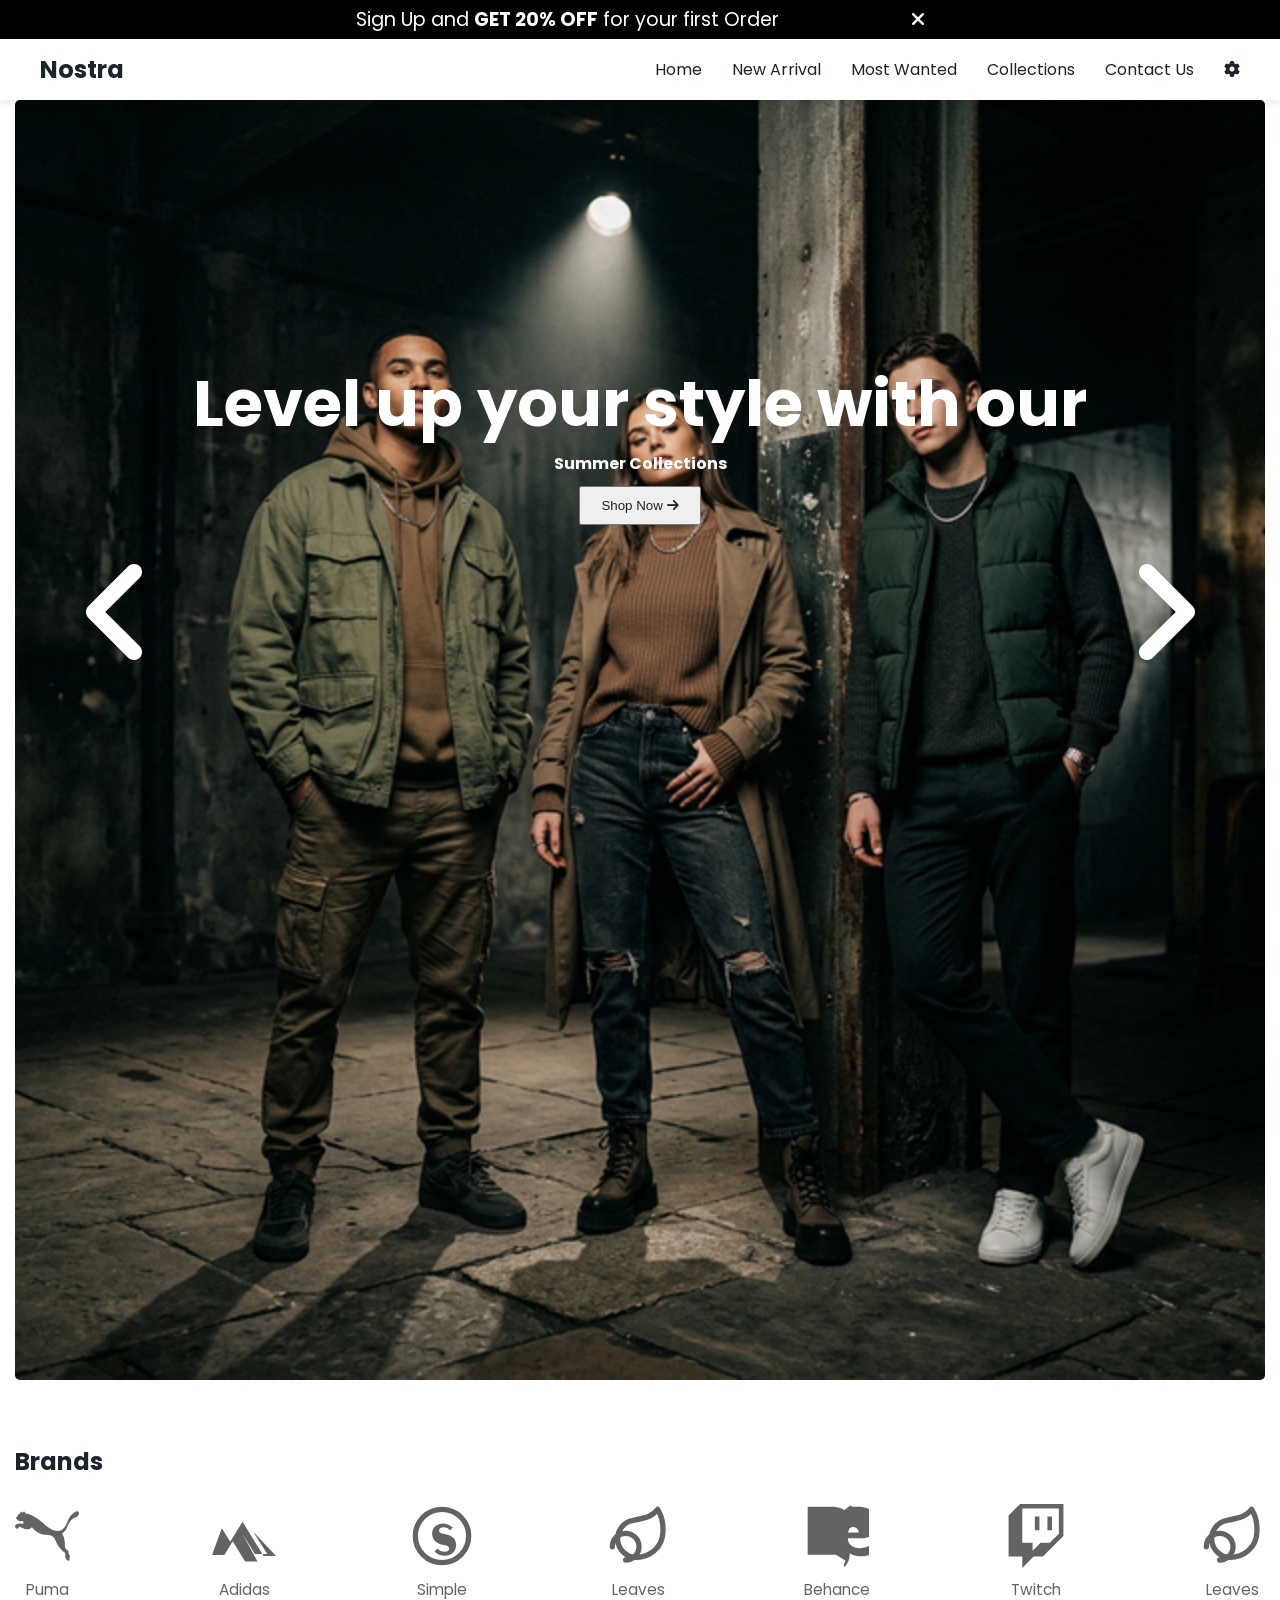
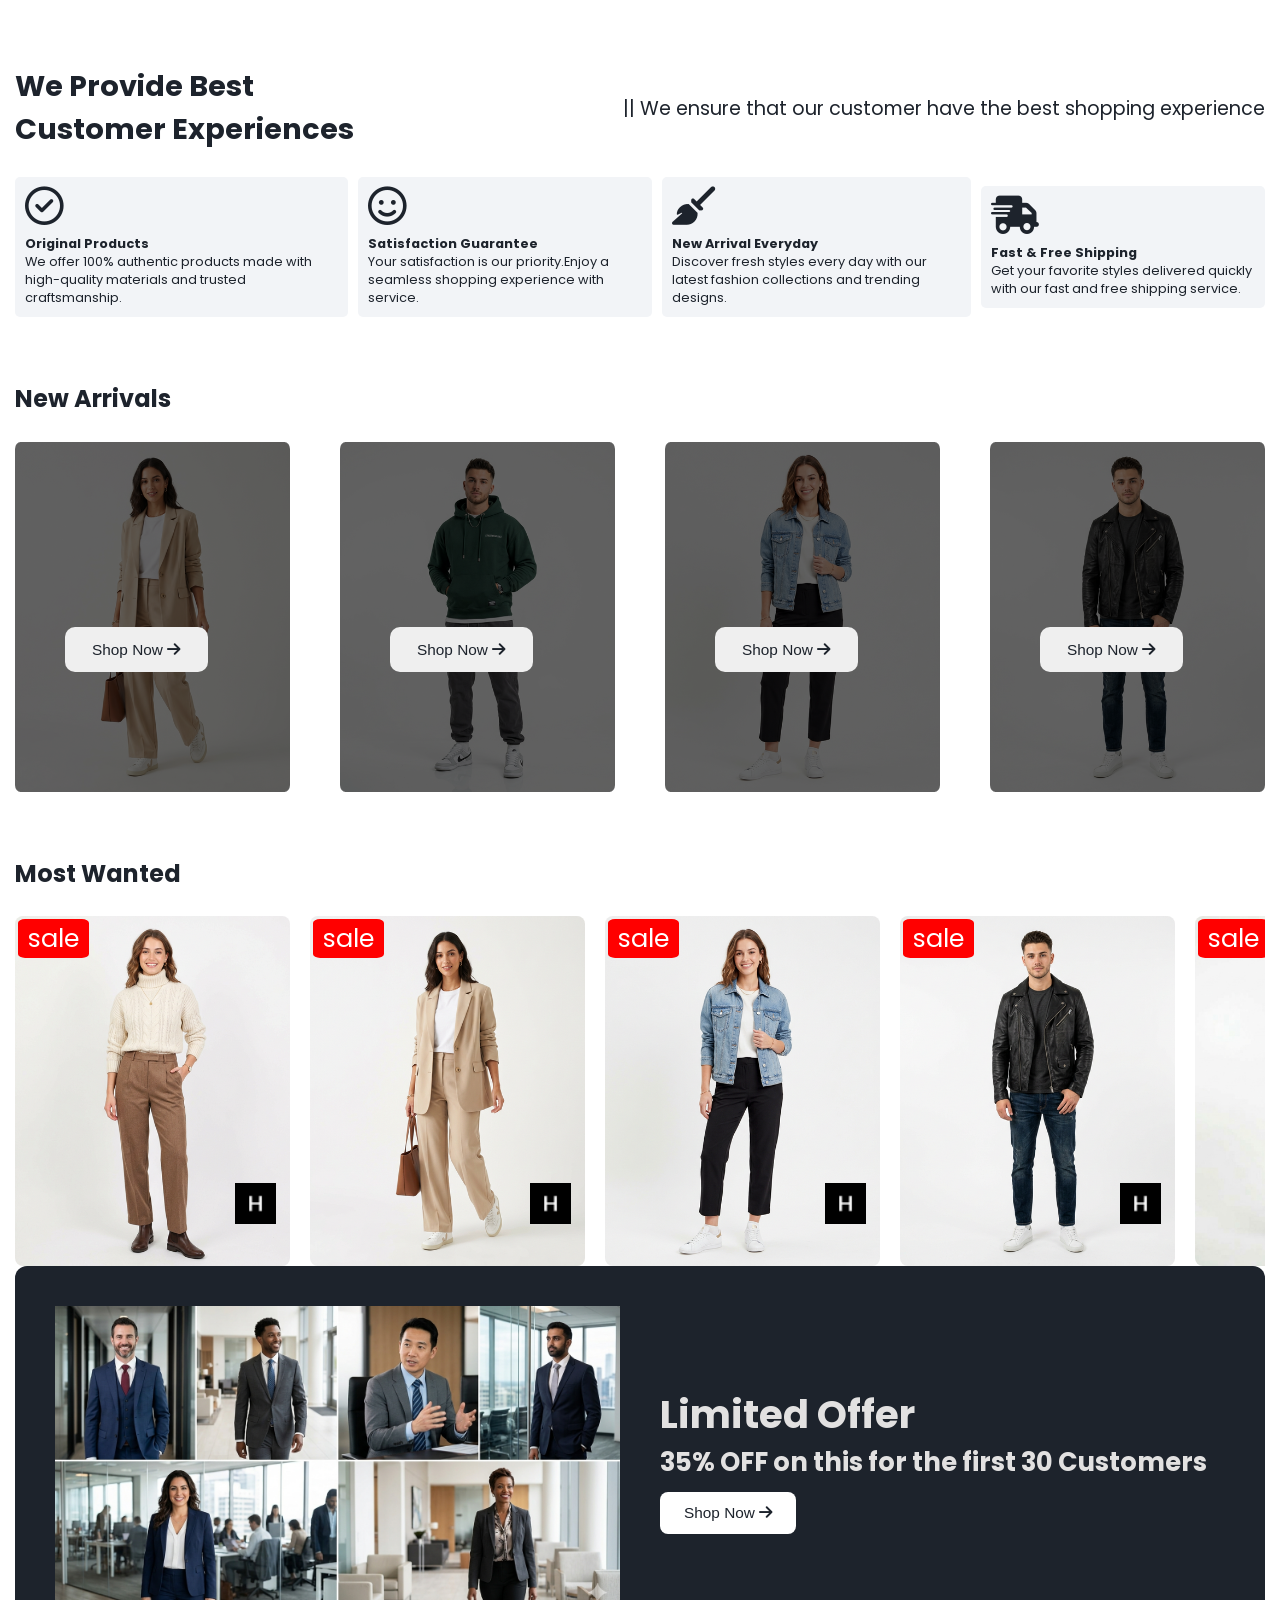
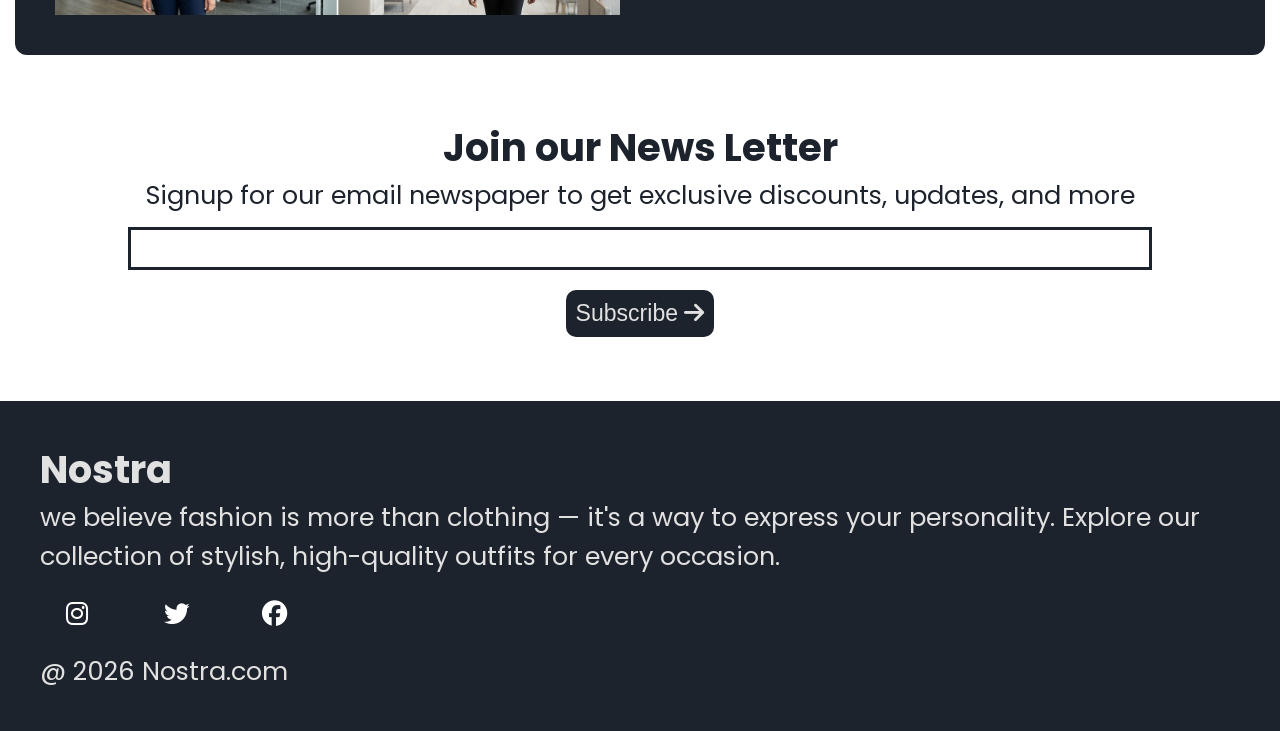
==== index.html @ 72310795 "first commit" ====
<!DOCTYPE html>
<html lang="en">

<head>
    <meta charset="UTF-8">
    <meta name="viewport" content="width=device-width, initial-scale=1.0">
    <title>Nostra</title>
    <!--Link CSS File-->
    <link rel="stylesheet" href="style.css">
    <!--Link Google Fonts-->
    <link rel="preconnect" href="https://fonts.googleapis.com">
    <link rel="preconnect" href="https://fonts.gstatic.com" crossorigin>
    <link href="https://fonts.googleapis.com/css2?family=Poppins:wght@400;500;700&display=swap" rel="stylesheet">

    <!--Link Font Awesome-->
    <link rel="stylesheet" href="https://cdnjs.cloudflare.com/ajax/libs/font-awesome/6.4.2/css/all.min.css">

</head>

<body>

    <!--Offer Bar-->

    <div class="offer-bar">
        <p>Sign Up and <b>GET 20% OFF</b> for your first Order
            <i id="offer-close" style="margin-left: 10%; cursor: pointer;" class="fa-solid fa-xmark"></i>
        </p>
    </div>





    <!--Navigation Bar-->
    <nav class="navbar">
        <h1>Nostra</h1>
        <div class="navbar-menu-toggle">
            <i id="side-navbar-activate" class="fa-solid fa-bars"></i>
        </div>
        <div class="navbar-links">
            <p class="navbar-link"><a href="./index.html">Home</a></p>
            <p class="navbar-link"><a href="#new-arrival">New Arrival</a></p>
            <p class="navbar-link"><a href="#most-wanted">Most Wanted</a></p>
            <p class="navbar-link"><a href="collections.html">Collections</a></p>
            <p class="navbar-link"><a href="./contactus.html">Contact Us</a></p>
            <p class="navbar-link"><a href="./settings.html" title="Settings"><i class="fa-solid fa-gear"></i></a></p>
        </div>

    </nav>

    <!--Side Navbar-->

    <div class="side-navbar">
        <p style="text-align: right;">
            <i id="side-navbar-close" class="fa-solid fa-xmark"></i>
        </p>
        <div class="side-navbar-links">

            <p class="side-navbar-link"><a href="./index.html">Home</a></p>
            <p class="side-navbar-link"><a href="#new-arrival">New Arrival</a></p>
            <p class="side-navbar-link"><a href="#most-wanted">Most Wanted</a></p>
            <p class="side-navbar-link"><a href="./collections.html">Collections</a></p>
            <p class="side-navbar-link"><a href="./contactus.html">Contact Us</a></p>
            <p class="side-navbar-link"><a href="./settings.html">Settings</a></p>
        </div>

    </div>

    <div class="container">

        <!--Slider-->
        <div class="slider">
            <div class="slider-left-button">
                <i id="slider-left-activate" class="fa-solid fa-angle-left" style="color: #ffffff;"></i>
            </div>

            <div class="slider-content">
                <h1>Level up your style with our</h1>
                <h4>Summer Collections</h4>
                <button> Shop Now <i class="fa-solid fa-arrow-right"></i> </button>
            </div>

            <div class="slider-image-container">
                <img class="slider-image" src="img/others/slider-one.png" width="100%" alt="">
                <img class="slider-image" src="img/others/slider-one.png" alt="">
                <img class="slider-image" src="img/others/slider-one.png" alt="">
            </div>

            <div class="slider-right-button">

                <i id="slider-right-activate" class="fa-solid fa-angle-right" style="color: #ffffff;"></i>
            </div>
        </div>

        <!--Brands-->


        <h2 style="margin-top: 5vw;">Brands</h2>
        <div class="brands">
            <div class="brands-item">
                <img class="brands-icon" src="img/icons/puma.svg" alt="Puma">
                <p>Puma</p>
            </div>

            <div class="brands-item">
                <img class="brands-icon" src="img/icons/adidas.svg" alt="Adidas Logo">
                <p>Adidas</p>
            </div>

            <div class="brands-item">
                <img class="brands-icon" src="img/icons/simple.svg" alt="Simple Logo">
                <p>Simple</p>
            </div>

            <div class="brands-item">
                <img class="brands-icon" src="img/icons/leaves.svg" alt="Leaves Logo">
                <p>Leaves</p>
            </div>

            <div class="brands-item">
                <img class="brands-icon" src="img/icons/behance.svg" alt="Behance Logo">
                <p>Behance</p>
            </div>

            <div class="brands-item">
                <img class="brands-icon" src="img/icons/twitch.svg" alt="Twitch Logo">
                <p>Twitch</p>
            </div>

            <div class="brands-item">
                <img class="brands-icon" src="img/icons/leaves.svg" alt="Leaves Logo">
                <p>Leaves</p>
            </div>
        </div>


        <div class="initial-scroll-animate reveal-scroll-animate">
            <div class="service">

                <div class="servives-container-1">
                    <div>
                        <h2>We Provide Best</h2>
                        <h2>Customer Experiences</h2>
                    </div>

                    <div>
                        <p>|| We ensure that our customer have the best shopping experience</p>
                    </div>
                </div>

                <div class="servives-container-2">
                    <div>
                        <i style="font-size: 3vw;margin-bottom: 10px;" class="fa-regular fa-circle-check"></i>
                        <h4>Original Products</h4>
                        <p>We offer 100% authentic products made with high-quality materials and trusted craftsmanship.
                        </p>
                    </div>

                    <div>
                        <i style="font-size: 3vw;margin-bottom: 10px;" class="fa-regular fa-face-smile"></i>
                        <h4>Satisfaction Guarantee</h4>
                        <p>Your satisfaction is our priority.Enjoy a seamless shopping experience with service.
                        </p>
                    </div>

                    <div>
                        <i style="font-size: 3vw;margin-bottom: 10px;" class="fa-solid fa-broom"></i>
                        <h4>New Arrival Everyday</h4>
                        <p>Discover fresh styles every day with our latest fashion collections and trending designs.
                        </p>
                    </div>

                    <div>
                        <i style="font-size: 3vw;margin-bottom: 10px;" class="fa-solid fa-truck-fast"></i>
                        <h4>Fast & Free Shipping</h4>
                        <p>Get your favorite styles delivered quickly with our fast and free shipping service.
                        </p>
                    </div>
                </div>
            </div>
        </div>

        <div class="initial-scroll-animate reveal-scroll-animate">
            <h2 id="new-arrival" style=" margin-top: 5vw;">New Arrivals</h2>

            <div class="new-arrival">

                <div class="new-arrival-container">
                    <img src="img/products/f1.png" alt="">
                    <div class="overlay"></div>
                    <button> Shop Now <i class="fa-solid fa-arrow-right"></i> </button>

                </div>

                <div class="new-arrival-container">
                    <img src="img/products/f7.png" alt="">
                    <div class="overlay"></div>
                    <button> Shop Now <i class="fa-solid fa-arrow-right"></i> </button>

                </div>

                <div class="new-arrival-container">
                    <img src="img/products/n1.png" alt="">
                    <div class="overlay"></div>
                    <button> Shop Now <i class="fa-solid fa-arrow-right"></i> </button>

                </div>

                <div class="new-arrival-container">
                    <img src="img/products/n7.png" alt="">
                    <div class="overlay"></div>
                    <button> Shop Now <i class="fa-solid fa-arrow-right"></i> </button>

                </div>
            </div>
        </div>

        <div class="initial-scroll-animate reveal-scroll-animate">
            <h2 id="most-wanted" style=" margin-top: 5vw;">Most Wanted</h2>

            <div class="most-wanted">

                <div class="most-wanted-container">
                    <img src="img/products/n8.png" alt="">
                    <p class="sale-overlay">sale</p>
                    <img class="like-button" src="img/icons/blackheart.png" alt="">

                </div>

                <div class="most-wanted-container">
                    <img src="img/products/f1.png" alt="">

                    <p class="sale-overlay">sale</p>
                    <img class="like-button" src="img/icons/blackheart.png" alt="">
                </div>

                <div class="most-wanted-container">
                    <img src="img/products/n1.png" alt="">
                    <p class="sale-overlay">sale</p>
                    <img class="like-button" src="img/icons/blackheart.png" alt="">


                </div>

                <div class="most-wanted-container">
                    <img src="img/products/n7.png" alt="">
                    <p class="sale-overlay">sale</p>
                    <img class="like-button" src="img/icons/blackheart.png" alt="">


                </div>

                <div class="most-wanted-container">
                    <img src="img/products/n3.png" alt="">
                    <p class="sale-overlay">sale</p>
                    <img class="like-button" src="img/icons/blackheart.png" alt="">

                </div>

                <div class="most-wanted-container">
                    <img src="img/products/f7.png" alt="">

                    <p class="sale-overlay">sale</p>
                    <img class="like-button" src="img/icons/blackheart.png" alt="">
                </div>

                <div class="most-wanted-container">
                    <img src="img/products/n4.png" alt="">
                    <p class="sale-overlay">sale</p>
                    <img class="like-button" src="img/icons/blackheart.png" alt="">


                </div>

                <div class="most-wanted-container">
                    <img src="img/products/n9.png" alt="">
                    <p class="sale-overlay">sale</p>
                    <img class="like-button" src="img/icons/blackheart.png" alt="">


                </div>
                <div class="most-wanted-container">
                    <img src="img/products/f8.png" alt="">
                    <p class="sale-overlay">sale</p>
                    <img class="like-button" src="img/icons/blackheart.png" alt="">


                </div>
            </div>
        </div>

        <div class="initial-scroll-animate reveal-scroll-animate">



            <div class="limited-offer">
                <div class="limited-offer-img">
                    <img src="img/others/offer.png" onerror="this.onerror=null;this.src='img/others/offer.png';"
                        alt="Limited Offer" loading="lazy">
                </div>
                <div class="limited-offer-text">
                    <h2>Limited Offer</h2>
                    <h4>35% OFF on this for the first 30 Customers</h4>
                    <button> Shop Now <i class="fa-solid fa-arrow-right"></i> </button>
                </div>
            </div>


        </div>

        <div class="news">
            <h2>Join our News Letter</h2>
            <p style="text-align: center;">Signup for our email newspaper to get exclusive discounts, updates, and more
            </p>
            <div style="margin-top: 10px;">
                <input class="search">
            </div>
            <div>
                <button> Subscribe <i class="fa-solid fa-arrow-right"></i> </button>
            </div>
        </div>

    </div>

    <div class="footer">
        <div class="footer-container">
            <div class="footer-box-1">
                <h2 class="headingText">Nostra</h2>
                <p>we believe fashion is more than clothing — it's a way to express your personality. Explore our
                    collection of stylish, high-quality outfits for every occasion.</p>
                <div class="footer-icon-container">
                    <i class="icon fa-brands fa-instagram" style="color: #ffffff;"></i>
                    <i class="icon fa-brands fa-twitter" style="color: #ffffff;"></i>
                    <i class="icon fa-brands fa-facebook" style="color: #ffffff;"></i>
                </div>
            </div>



        </div>

        <p class="subtitle">@ 2026 Nostra.com</p>
    </div>



    <!--Link Javascript File-->
    <script src="script.js"></script>
</body>

</html>
---- style.css ----
:root {
    --bg-color: #ffffff;
    --text-color: #1D232C;
    --navbar-bg: #ffffff;
    --footer-bg: #1D232C;
    --footer-text: #E2E1E1;
    --offer-bg: #000000;
    --offer-text: #ffffff;
    --card-bg: #ffffff;
    --secondary-bg: #F2F4F7;
    --btn-bg: #1D232C;
    --btn-text: #ffffff;
    --border-color: #1D232C;
    --transition-speed: 0.3s;
}

[data-theme="dark"] {
    --bg-color: #121212;
    --text-color: #e0e0e0;
    --navbar-bg: #1e1e1e;
    --footer-bg: #0a0a0a;
    --footer-text: #bbbbbb;
    --offer-bg: #000000;
    --offer-text: #07f36a;
    --card-bg: #1e1e1e;
    --secondary-bg: #2d2d2d;
    --btn-bg: #333333;
    --btn-text: #ffffff;
    --border-color: #444444;
}

[data-theme="light"] {
    --bg-color: #f8f9fa;
    --text-color: #111111;
    --navbar-bg: #ffffff;
    --footer-bg: #e9ecef;
    --footer-text: #333333;
    --offer-bg: #f2f2f2;
    --offer-text: #1D232C;
    --card-bg: #ffffff;
    --secondary-bg: #ffffff;
    --btn-bg: #007bff;
    --btn-text: #ffffff;
    --border-color: #dee2e6;
}

* {
    margin: 0px;
    padding: 0px;
    box-sizing: border-box;
}

html {
    scroll-behavior: smooth;
}

body {
    font-family: 'Poppins', sans-serif;
    background-color: var(--bg-color);
    color: var(--text-color);
    transition: background-color var(--transition-speed), color var(--transition-speed);
}


body::-webkit-scrollbar {
    width: 0;
}



.offer-bar {
    background-color: var(--offer-bg);
    color: var(--offer-text);
    padding: 5px;
    text-align: center;
    font-size: 1.5vw;
}

.container {
    padding-left: 15px;
    padding-right: 15px;
}

/* Main Navigation Bar*/
.navbar {
    display: flex;
    justify-content: space-between;
    color: var(--text-color);
    align-items: center;
    position: sticky;
    top: 0px;
    background-color: var(--navbar-bg);
    padding: 1vw 40px;
    z-index: 3;
    box-shadow: 0 2px 10px rgba(0,0,0,0.1);
}

.navbar h1 {
    flex: 1;
}

.navbar-links {
    display: flex;
    gap: 30px;
    align-items: center;
    flex: 1;
    justify-content: flex-end;
}

.navbar-links a {
    text-decoration: none;
    color: var(--text-color);
}

.navbar-links a:hover {
    text-decoration: underline;
    color: #1D232C;
}

.navbar-search {
    border: solid var(--border-color) 1px;
    border-radius: 10px;
    padding: 10px;
    display: flex;
    align-items: center;
    width: 95%;
}

.navbar-search input {
    border: none;
    width: 100%;
    background-color: transparent;

}

input:focus {
    outline: none;
}

.navbar-menu-toggle {
    display: none;
    flex: 1;
    text-align: right;
    font-size: 24px;
    cursor: pointer;
}

/*0 to 800px */

@media screen and (max-width:900px) {
    .navbar {
        padding: 2vw 20px;
    }

    .navbar-menu-toggle {
        display: block;
    }

    .navbar-links {
        display: none;
    }
}

/* Side Navbar */
.side-navbar {
    position: fixed;
    top: 0;
    left: 0;
    width: 50%;
    height: 100%;
    background-color: var(--footer-bg);
    color: var(--footer-text);
    margin-left: -60%;
    transition-duration: 1s;
    z-index: 10;
    padding: 20px;

}

.side-navbar-link {
    margin-bottom: 30px;
}

.side-navbar-links a {
    text-decoration: none;
    color: #E2E1E1;
}

.side-navbar-links a:hover {
    text-decoration: underline;
    color: #E2E1E1;
}

.side-navbar-search {
    border: solid #E2E1E1 1px;
    border-radius: 10px;
    padding: 10px;
    display: inline-block;
}

.side-navbar-search input {
    border: none;
    background: transparent;
}

/*Slider*/

.slider {
    overflow: hidden;
    display: flex;
    width: 100%;
    position: relative;

    border-radius: 5px;

}

.slider-image-container {
    display: flex;
    transition: 2s;
}

.slider-image {
    width: 100vw;
}

.slider-left-button {
    position: absolute;
    top: 35%;
    left: 5%;
    z-index: 1;
}

.slider-left-button i {
    font-size: 10vw;

}

.slider-right-button {
    position: absolute;
    top: 35%;
    right: 5%;
}

.slider-right-button i {
    font-size: 10vw;
}

.slider-content {
    position: absolute;
    color: white;
    text-align: center;
    width: 100%;
    top: 20%;
}

.slider-content h1 {
    font-size: 5vw;
}

.slider-content button {
    padding-left: 20px;
    padding-right: 20px;
    padding-top: 10px;
    padding-bottom: 10px;
    margin-top: 10px;
    color: #1D232C;
}

/* Brands*/
.brands {
    display: flex;
    margin-top: 2vw;
    justify-content: space-between;
    align-items: center;
    flex-wrap: wrap;
    gap: 20px;
}

.brands-item {
    display: flex;
    align-items: center;
    flex-direction: column;
    text-align: center;
    font-size: 1.2vw;
    transition: transform 0.3s ease, filter 0.3s ease;
    cursor: pointer;
    filter: grayscale(1);
    opacity: 0.7;
}

.brands-item:hover {
    transform: translateY(-5px) scale(1.1);
    filter: grayscale(0);
    opacity: 1;
}

.brands-icon {
    width: 5vw;
    height: 5vw;
    object-fit: contain;
    margin-bottom: 10px;
}

@media (max-width: 768px) {
    .brands-item {
        font-size: 14px;
        flex-basis: 30%;
    }

    .brands-icon {
        width: 12vw;
        height: 12vw;
    }
}

.servives-container-1 {
    margin-top: 5vw;
    margin-bottom: 2vw;
    display: flex;
    justify-content: space-between;
    align-items: center;
    font-size: 1.5vw;
}

.servives-container-2 {

    display: flex;
    justify-content: space-between;
    align-items: center;

    gap: 10px;
    font-size: 1vw;

}

.servives-container-2 div {
    border-radius: 5px;
    background-color: var(--secondary-bg);
    padding: 10px;
}

.new-arrival {
    display: flex;
    justify-content: space-between;
    margin-top: 2vw;


}

.new-arrival-container {
    position: relative;


}

.new-arrival-container img {
    border-radius: 8px;
    width: 100% !important;
    height: 350px !important;
    object-fit: cover;
    display: block;
}


.overlay {
    border-radius: 2%;
    position: absolute;
    width: 100%;
    height: 100%;
    background-color: black;
    z-index: 2;
    top: 0;
    opacity: 0.6;
}



.new-arrival button {
    padding-left: 10%;
    padding-right: 10%;
    padding-top: 5%;
    padding-bottom: 5%;
    margin-top: 10px;
    font-size: 1.2vw;
    color: #1D232C;
    border-radius: 10px;
    position: absolute;
    border: none;
    top: 50%;
    left: 18%;
    z-index: 2;


}

.most-wanted {
    display: flex;
    justify-content: space-between;
    margin-top: 2vw;
    overflow-x: auto;
    gap: 20px;
    cursor: grab;
    -ms-overflow-style: none;
    /* IE and Edge */
    scrollbar-width: none;
    /* Firefox */
}

.most-wanted::-webkit-scrollbar {
    display: none;
    width: 0;
    height: 0;
    background: transparent;
}

.most-wanted:active {
    cursor: grabbing;
}

.most-wanted-container {
    position: relative;
    flex-shrink: 0;
}

.most-wanted-container img:not(.like-button) {
    border-radius: 8px;
    width: 100% !important;
    height: 350px !important;
    object-fit: cover;
    display: block;
}

.sale-overlay {
    position: absolute;
    top: 3px;
    left: 3px;
    font-size: 2vw;
    background-color: red;
    color: white;
    padding-left: 10px;
    padding-right: 10px;
    border-radius: 10%;
}

.like-button {
    position: absolute;
    width: 15%;
    bottom: 12%;
    right: 5%;
}

.limited-offer {
    display: flex;
    justify-content: space-between;
    align-items: center;
    background-color: var(--footer-bg);
    color: var(--footer-text);
    padding: 40px;
    font-size: 2vw;
    gap: 40px;
    border-radius: 12px;
}

.limited-offer img {
    width: 100%;
    height: auto;
    display: block;
}

.limited-offer-img {
    flex: 1;
    max-width: 50%;
}

.limited-offer-text {
    flex: 1;
    padding: 0;
    text-align: left;
}

.limited-offer button {
    padding: 12px 24px;
    margin-top: 10px;
    font-size: 1.2vw;
    color: #1D232C;
    background-color: #FFFFFF;
    border-radius: 8px;
    border: none;
    font-weight: 500;
}

@media (max-width: 768px) {
    .limited-offer {
        flex-direction: column;
        text-align: center;
    }

    .limited-offer-img {
        flex: 0 0 100%;
        max-width: 100%;
    }
}


/* Scroll Animate */

.initial-scroll-animate {

    transition: 3s;
}

.reveal-scroll-animate {
    opacity: 0;
}

.news {
    font-size: 2vw;
    margin-top: 5vw;
    display: flex;
    flex-direction: column;
    align-items: center;
}

.news input {
    padding: 11px;
    width: 80vw;
    margin-bottom: 10px;
    border: solid var(--border-color) 3px;
    background-color: var(--bg-color);
    color: var(--text-color);
}

.news input:focus {
    outline: none;

}

.news button {

    margin-top: 10px;
    font-size: 1.8vw;
    color: #E2E1E1;
    background-color: #1D232C;
    border-radius: 10px;
    border: none;
    padding: 10px
}


.icon {
    width: 40px;
    margin: 2vw;

}

.footer {
    font-size: 2vw;
    margin-top: 5vw;
    padding: 40px;
    background-color: var(--footer-bg);
    color: var(--footer-text);
    box-sizing: border-box;
}

.footer-container {

    display: flex;
    align-items: center;
    flex-wrap: wrap;
}

.footer-box-1 {
    display: flex;
    flex-direction: column;

}

.footer-box-2 {
    display: flex;
}

/* Collections */

.divide-section {
    display: flex;
}

.filter-section {
    flex-basis: 25%;
    position: relative;
    font-size: 2vw;
}

.product-section {
    flex-basis: 75%;
    position: relative;
}

.vertical-line {
    border: none;
    border-left: 3px solid var(--border-color);
    height: 100%;
    margin: 0 20px;
    position: absolute;
    top: 0px;
    right: 0px
}

.filter-section-price,
.filter-section-arrivals,
.filter-section-occasion,
.filter-section-colors {
    margin-top: 3vw;
    margin-bottom: 10px;

}

.filter-section label {
    display: block;
    margin: 0.6vw 0;
}

.filter-section input[type="checkbox"] {
    margin-right: 0.6vw;
}

.product-section {
    padding: 10px;
}

.products {
    margin-top: 2vw;
    display: flex;
    flex-wrap: wrap;
    justify-content: flex-start;
    gap: 30px;
    font-size: 1vw;
}

.product-card {
    width: 22%;
    margin-bottom: 30px;
}

.product-card img {
    border-radius: 8px;
    width: 100% !important;
    height: 350px !important;
    object-fit: cover;
    display: block;
    background-color: var(--secondary-bg);
}

.new-arrival-container, .most-wanted-container {
    width: 22%;
    flex-shrink: 0;
}

.new-arrival {
    display: flex;
    justify-content: space-between;
    flex-wrap: wrap; /* Allow wrapping if needed */
    gap: 20px;
    margin-top: 2vw;
}




.contact-form {
    background-color: var(--footer-bg);
    color: var(--footer-text);
    border-radius: 8px;
    box-shadow: 0 4px 15px rgba(0, 0, 0, 0.2);
    width: 60vw;
    margin: auto;
    padding: 5vw;
    padding-right: 10vw;
    margin-top: 10px;
}

.contact-form h2 {
    margin-bottom: 1vw;

}

.contact-form label {
    display: block;
    margin-bottom: 1vw;

}

.contact-form input[type="text"],
.contact-form textarea {
    width: 100%;
    padding: 10px;
    border: 1px solid var(--border-color);
    background-color: var(--bg-color);
    color: var(--text-color);
    border-radius: 4px;
    margin-bottom: 15px;
    font-size: 16px;
    box-sizing: border-box;
}

@media (max-width: 768px) {
    .contact-form {
        width: 90vw;
        padding: 20px;
    }

    .divide-section {
        flex-direction: column;
    }

    .filter-section {
        width: 100%;
        margin-bottom: 20px;
        font-size: 16px;
    }

    .product-section {
        width: 100%;
    }

    .products {
        font-size: 14px;
        justify-content: flex-start;
        gap: 15px;
    }

    .product-card,
    .new-arrival-container,
    .most-wanted-container {
        width: 45%;
        margin-bottom: 20px;
    }

    .product-card img,
    .new-arrival-container img,
    .most-wanted-container img:not(.like-button) {
        width: 100% !important;
        height: 250px !important;
    }
}

.contact-form textarea {
    resize: vertical;
    height: 10vh;
}

.contact-form input[type="submit"] {
    color: #ffffff;
    border: none;
    border-radius: 4px;
    padding: 10px 20px;
    cursor: pointer;
    font-size: 16px;
    background-color: #0056b3;
    transition: transform 0.2s, background-color 0.2s, box-shadow 0.2s;
}

.contact-form input[type="submit"]:hover {
    background-color: #004494;
    transform: translateY(-2px);
    box-shadow: 0 4px 10px rgba(0, 0, 0, 0.2);
}

/* Custom Success Modal */
.modal-overlay {
    position: fixed;
    top: 0;
    left: 0;
    width: 100%;
    height: 100%;
    background: rgba(0, 0, 0, 0.7);
    backdrop-filter: blur(8px);
    display: none;
    justify-content: center;
    align-items: center;
    z-index: 1000;
    opacity: 0;
    transition: opacity 0.3s ease;
}

.modal-overlay.active {
    display: flex;
    opacity: 1;
}

.modal-content {
    background: #1D232C;
    color: #FFFFFF;
    padding: 30px 50px;
    border-radius: 15px;
    text-align: center;
    box-shadow: 0 10px 30px rgba(0, 0, 0, 0.5);
    border: 1px solid rgba(255, 255, 255, 0.1);
    transform: translateY(20px);
    transition: transform 0.3s ease;
}

.modal-overlay.active .modal-content {
    transform: translateY(0);
}

.modal-content i {
    font-size: 50px;
    color: #4CAF50;
    margin-bottom: 15px;
    display: block;
}

.modal-content h3 {
    font-size: 24px;
    margin-bottom: 10px;
}

.modal-content p {
    font-size: 16px;
    opacity: 0.8;
    margin-bottom: 20px;
}

.modal-close-btn {
    background: #0056b3;
    color: white;
    border: none;
    padding: 10px 30px;
    border-radius: 5px;
    cursor: pointer;
    font-size: 16px;
    font-weight: 500;
    transition: background 0.3s;
}

.modal-close-btn:hover {
    background: #1D232C;
    border: 1px solid #0056b3;
}

/* Theme Switcher Styles */
.theme-switcher {
    display: flex;
    gap: 15px;
    align-items: center;
    flex: 1;
    justify-content: center;
}

.theme-btn {
    width: 35px;
    height: 35px;
    border-radius: 50%;
    border: 2px solid var(--border-color);
    cursor: pointer;
    transition: transform 0.2s, box-shadow 0.2s;
    display: flex;
    align-items: center;
    justify-content: center;
    font-size: 16px;
    background: var(--bg-color);
    color: var(--text-color);
}

.theme-btn:hover {
    transform: scale(1.1);
    box-shadow: 0 0 10px rgba(0,0,0,0.2);
}

.theme-btn.active {
    border-color: #0056b3;
    box-shadow: 0 0 10px rgba(0,86,179,0.4);
}

.theme-btn.normal { background: #ffffff; color: #1D232C; }
.theme-btn.dark { background: #121212; color: #ffffff; }
.theme-btn.light { background: #f8f9fa; color: #111111; }

@media (max-width: 900px) {
    .theme-switcher {
        margin-right: 15px;
    }
}
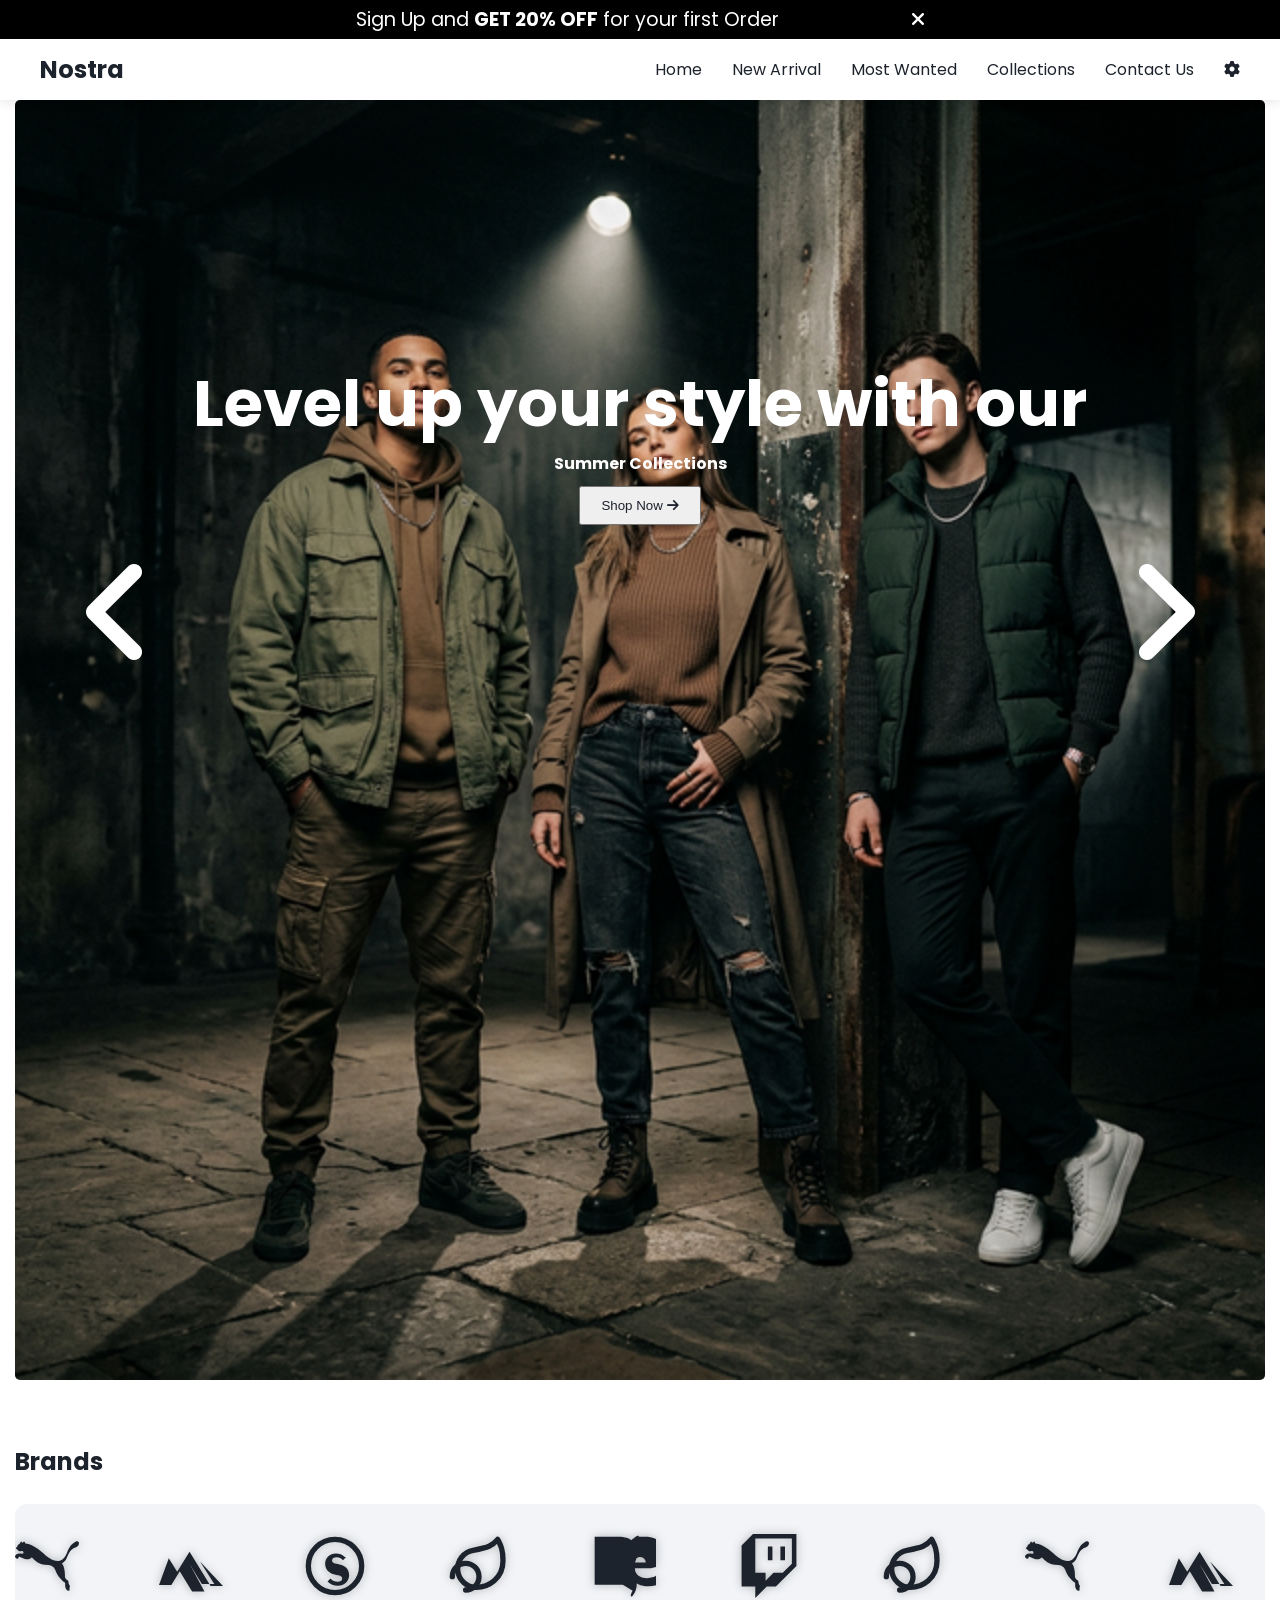
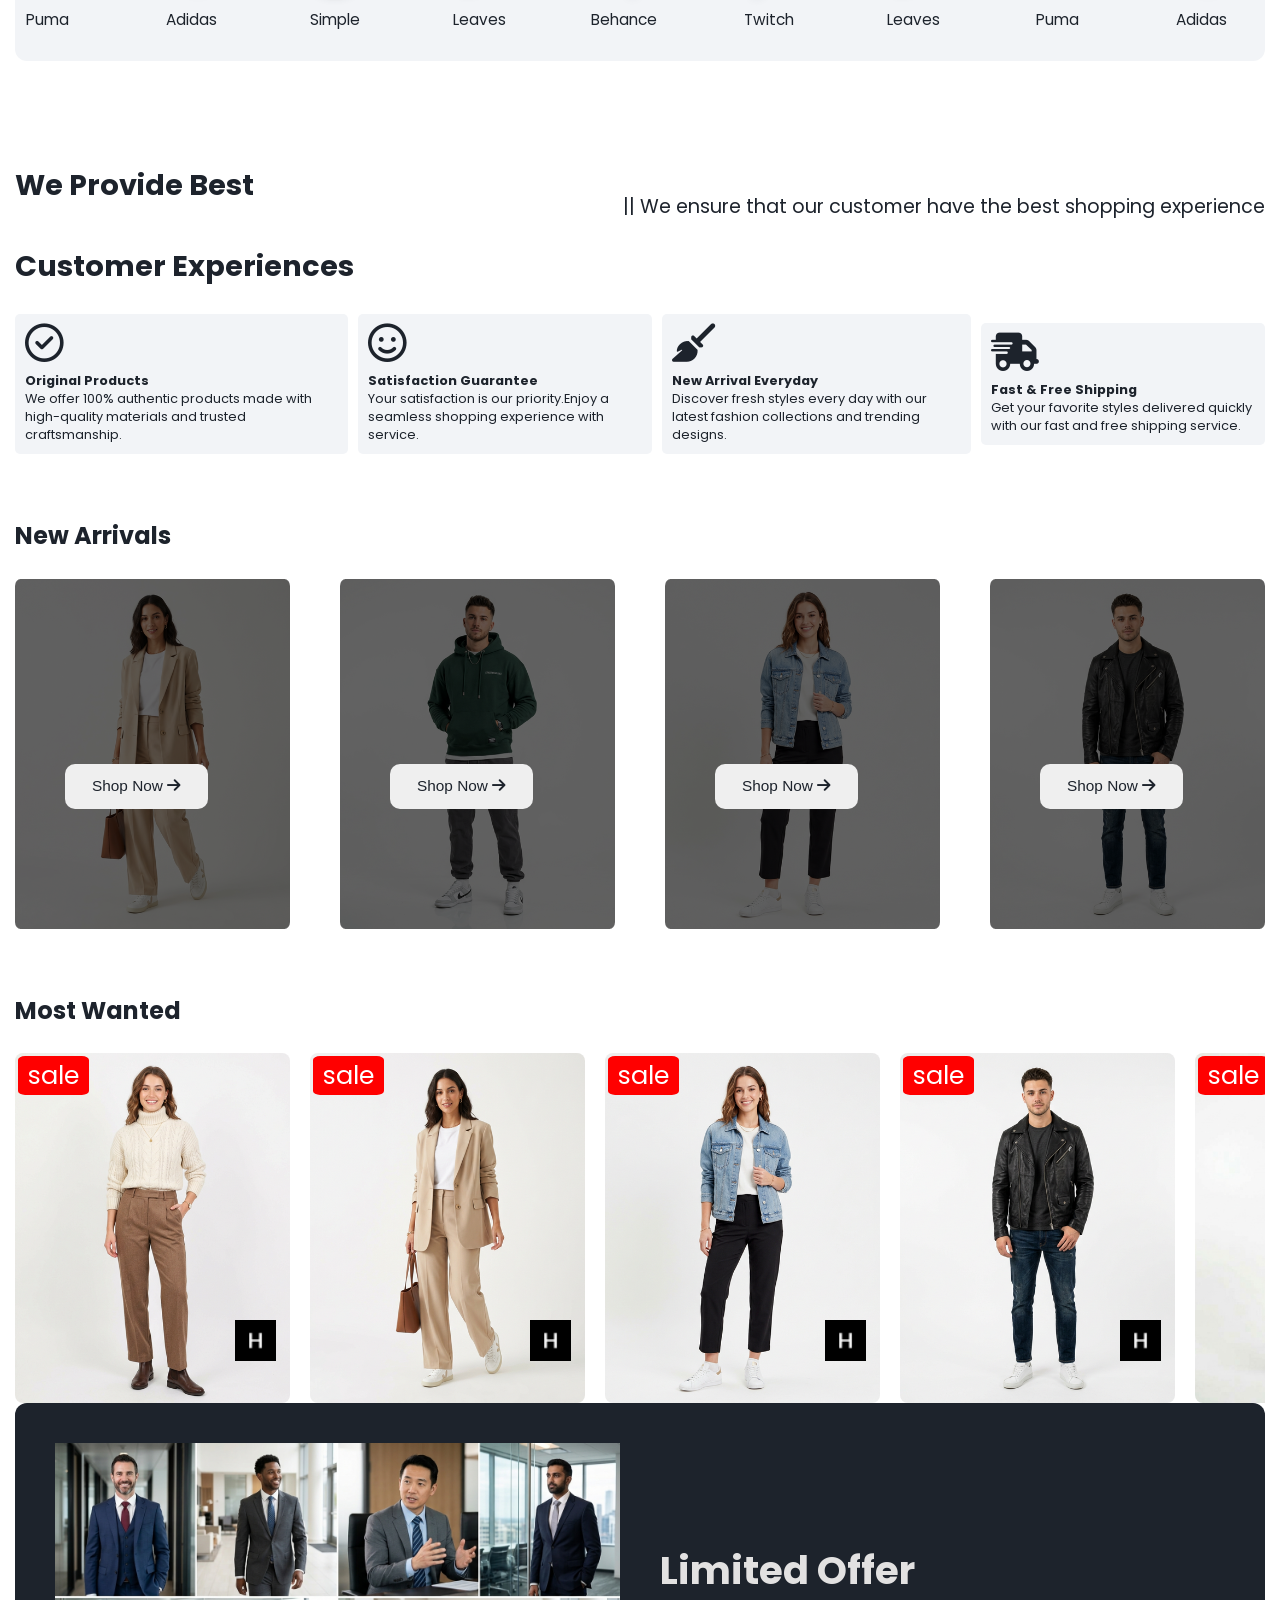
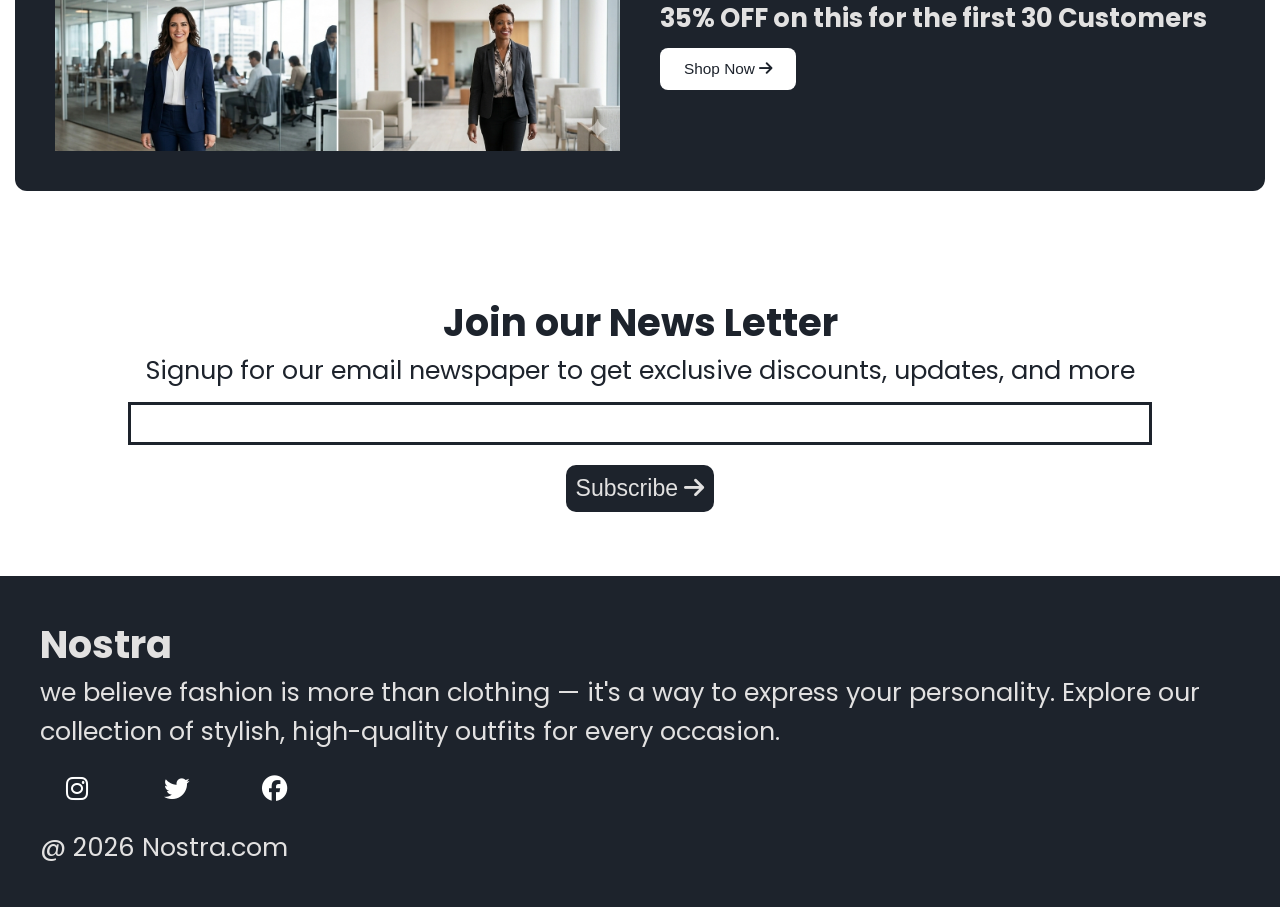
==== commit 7bf2fbab: "Update mobile layouts, brand scrolling animation, and glowing effects for product images" ====
--- a/index.html
+++ b/index.html
@@ -96,40 +96,77 @@
 
 
         <h2 style="margin-top: 5vw;">Brands</h2>
-        <div class="brands">
-            <div class="brands-item">
-                <img class="brands-icon" src="img/icons/puma.svg" alt="Puma">
-                <p>Puma</p>
-            </div>
-
-            <div class="brands-item">
-                <img class="brands-icon" src="img/icons/adidas.svg" alt="Adidas Logo">
-                <p>Adidas</p>
-            </div>
-
-            <div class="brands-item">
-                <img class="brands-icon" src="img/icons/simple.svg" alt="Simple Logo">
-                <p>Simple</p>
-            </div>
-
-            <div class="brands-item">
-                <img class="brands-icon" src="img/icons/leaves.svg" alt="Leaves Logo">
-                <p>Leaves</p>
-            </div>
-
-            <div class="brands-item">
-                <img class="brands-icon" src="img/icons/behance.svg" alt="Behance Logo">
-                <p>Behance</p>
-            </div>
-
-            <div class="brands-item">
-                <img class="brands-icon" src="img/icons/twitch.svg" alt="Twitch Logo">
-                <p>Twitch</p>
-            </div>
-
-            <div class="brands-item">
-                <img class="brands-icon" src="img/icons/leaves.svg" alt="Leaves Logo">
-                <p>Leaves</p>
+        <div class="brands-container">
+            <div class="brands">
+                <div class="brands-item">
+                    <img class="brands-icon" src="img/icons/puma.svg" alt="Puma">
+                    <p>Puma</p>
+                </div>
+
+                <div class="brands-item">
+                    <img class="brands-icon" src="img/icons/adidas.svg" alt="Adidas Logo">
+                    <p>Adidas</p>
+                </div>
+
+                <div class="brands-item">
+                    <img class="brands-icon" src="img/icons/simple.svg" alt="Simple Logo">
+                    <p>Simple</p>
+                </div>
+
+                <div class="brands-item">
+                    <img class="brands-icon" src="img/icons/leaves.svg" alt="Leaves Logo">
+                    <p>Leaves</p>
+                </div>
+
+                <div class="brands-item">
+                    <img class="brands-icon" src="img/icons/behance.svg" alt="Behance Logo">
+                    <p>Behance</p>
+                </div>
+
+                <div class="brands-item">
+                    <img class="brands-icon" src="img/icons/twitch.svg" alt="Twitch Logo">
+                    <p>Twitch</p>
+                </div>
+
+                <div class="brands-item">
+                    <img class="brands-icon" src="img/icons/leaves.svg" alt="Leaves Logo">
+                    <p>Leaves</p>
+                </div>
+                <!-- Duplicate for seamless scroll -->
+                <div class="brands-item">
+                    <img class="brands-icon" src="img/icons/puma.svg" alt="Puma">
+                    <p>Puma</p>
+                </div>
+
+                <div class="brands-item">
+                    <img class="brands-icon" src="img/icons/adidas.svg" alt="Adidas Logo">
+                    <p>Adidas</p>
+                </div>
+
+                <div class="brands-item">
+                    <img class="brands-icon" src="img/icons/simple.svg" alt="Simple Logo">
+                    <p>Simple</p>
+                </div>
+
+                <div class="brands-item">
+                    <img class="brands-icon" src="img/icons/leaves.svg" alt="Leaves Logo">
+                    <p>Leaves</p>
+                </div>
+
+                <div class="brands-item">
+                    <img class="brands-icon" src="img/icons/behance.svg" alt="Behance Logo">
+                    <p>Behance</p>
+                </div>
+
+                <div class="brands-item">
+                    <img class="brands-icon" src="img/icons/twitch.svg" alt="Twitch Logo">
+                    <p>Twitch</p>
+                </div>
+
+                <div class="brands-item">
+                    <img class="brands-icon" src="img/icons/leaves.svg" alt="Leaves Logo">
+                    <p>Leaves</p>
+                </div>
             </div>
         </div>
 
--- a/style.css
+++ b/style.css
@@ -268,13 +268,31 @@
 }
 
 /* Brands*/
+.brands-container {
+    overflow: hidden;
+    width: 100%;
+    margin-top: 2vw;
+    background-color: var(--secondary-bg);
+    border-radius: 12px;
+}
+
 .brands {
     display: flex;
-    margin-top: 2vw;
-    justify-content: space-between;
-    align-items: center;
-    flex-wrap: wrap;
-    gap: 20px;
+    align-items: center;
+    flex-wrap: nowrap;
+    gap: 80px;
+    width: max-content;
+    padding: 30px 0 30px 0;
+    animation: scroll-brands 40s linear infinite;
+}
+
+@keyframes scroll-brands {
+    0% {
+        transform: translateX(0);
+    }
+    100% {
+        transform: translateX(-50%);
+    }
 }
 
 .brands-item {
@@ -285,14 +303,11 @@
     font-size: 1.2vw;
     transition: transform 0.3s ease, filter 0.3s ease;
     cursor: pointer;
-    filter: grayscale(1);
-    opacity: 0.7;
+    flex-shrink: 0;
 }
 
 .brands-item:hover {
     transform: translateY(-5px) scale(1.1);
-    filter: grayscale(0);
-    opacity: 1;
 }
 
 .brands-icon {
@@ -300,17 +315,36 @@
     height: 5vw;
     object-fit: contain;
     margin-bottom: 10px;
+    filter: drop-shadow(0 0 5px rgba(29, 35, 44, 0.3));
+    animation: glow-pulse 3s infinite alternate ease-in-out;
+}
+
+@keyframes glow-pulse {
+    0% {
+        filter: drop-shadow(0 0 2px rgba(29, 35, 44, 0.2)) grayscale(0.8);
+        transform: scale(0.98);
+    }
+    100% {
+        filter: drop-shadow(0 0 15px rgba(0, 86, 179, 0.6)) grayscale(0);
+        transform: scale(1.02);
+    }
 }
 
 @media (max-width: 768px) {
+    .brands {
+        gap: 40px;
+        padding: 20px 0;
+        animation: scroll-brands 20s linear infinite;
+    }
+
     .brands-item {
         font-size: 14px;
-        flex-basis: 30%;
+        flex-shrink: 0;
     }
 
     .brands-icon {
-        width: 12vw;
-        height: 12vw;
+        width: 15vw;
+        height: 15vw;
     }
 }
 
@@ -429,7 +463,25 @@
     height: 350px !important;
     object-fit: cover;
     display: block;
-}
+    transition: transform 0.3s ease, box-shadow 0.3s ease;
+    animation: image-glow 4s infinite alternate ease-in-out;
+}
+
+@keyframes image-glow {
+    0% {
+        box-shadow: 0 0 5px rgba(29, 35, 44, 0.1);
+    }
+    100% {
+        box-shadow: 0 0 20px rgba(0, 86, 179, 0.4);
+    }
+}
+
+.most-wanted-container:hover img:not(.like-button) {
+    transform: scale(1.05);
+    animation-play-state: paused;
+    box-shadow: 0 0 30px rgba(0, 86, 179, 0.6);
+}
+
 
 .sale-overlay {
     position: absolute;
@@ -581,6 +633,13 @@
 }
 
 /* Collections */
+.container h2 {
+    margin-top: 3vw;
+}
+
+.search-container {
+    margin-top: 10px;
+}
 
 .divide-section {
     display: flex;
@@ -650,7 +709,16 @@
     object-fit: cover;
     display: block;
     background-color: var(--secondary-bg);
-}
+    transition: transform 0.3s ease, box-shadow 0.3s ease;
+    animation: image-glow 5s infinite alternate ease-in-out;
+}
+
+.product-card:hover img {
+    transform: scale(1.05);
+    animation-play-state: paused;
+    box-shadow: 0 0 30px rgba(0, 86, 179, 0.6);
+}
+
 
 .new-arrival-container, .most-wanted-container {
     width: 22%;
@@ -711,37 +779,88 @@
     }
 
     .divide-section {
-        flex-direction: column;
+        flex-direction: row; /* Keeps the sidebar on the left */
+        gap: 10px;
+        margin-top: 20px;
     }
 
     .filter-section {
-        width: 100%;
+        flex-basis: 35%; /* Allotted space for the sidebar */
+        width: auto;
+        margin-bottom: 0;
+        font-size: 13px; /* Slightly smaller text for mobile readability */
+        padding-right: 15px;
+    }
+
+    .product-section {
+        flex-basis: 65%;
+        width: auto;
+    }
+
+    .products {
+        font-size: 12px;
+        justify-content: space-between;
+        gap: 10px;
+    }
+
+    .product-card,
+    .most-wanted-container {
+        width: 31%; /* 3 items per row */
         margin-bottom: 20px;
-        font-size: 16px;
-    }
-
-    .product-section {
-        width: 100%;
-    }
-
-    .products {
-        font-size: 14px;
-        justify-content: flex-start;
-        gap: 15px;
-    }
-
-    .product-card,
-    .new-arrival-container,
-    .most-wanted-container {
-        width: 45%;
-        margin-bottom: 20px;
+    }
+
+    .new-arrival {
+        display: flex;
+        justify-content: space-between;
+        gap: 10px;
+        margin-top: 20px;
+        overflow-x: visible; /* Removing horizontal scroll */
+    }
+
+    .new-arrival-container {
+        width: 23% !important; /* Fits 4 items in a row */
+        flex-shrink: 0;
+        margin-bottom: 10px;
+    }
+
+    .new-arrival button {
+        font-size: 8px !important;
+        padding: 4px 8px !important;
+        left: 50%;
+        transform: translateX(-50%);
+        white-space: nowrap;
+        margin-top: 0;
+        top: 60%; /* Positioned slightly lower for better visibility on small cards */
     }
 
     .product-card img,
-    .new-arrival-container img,
     .most-wanted-container img:not(.like-button) {
         width: 100% !important;
-        height: 250px !important;
+        height: 140px !important;
+    }
+
+    .new-arrival-container img {
+        width: 100% !important;
+        height: 100px !important; /* Shorter height to fit 4 per row nicely */
+    }
+
+    .products {
+        font-size: 10px; /* Smaller text to fit 3 columns */
+        justify-content: flex-start;
+        gap: 10px 3%; /* Vertical gap and horizontal gap */
+    }
+
+    .vertical-line {
+        margin: 0 10px;
+    }
+
+    .container h2 {
+        margin-top: 20px !important;
+        font-size: 24px;
+    }
+
+    .search-container {
+        margin-top: 15px !important;
     }
 }
 
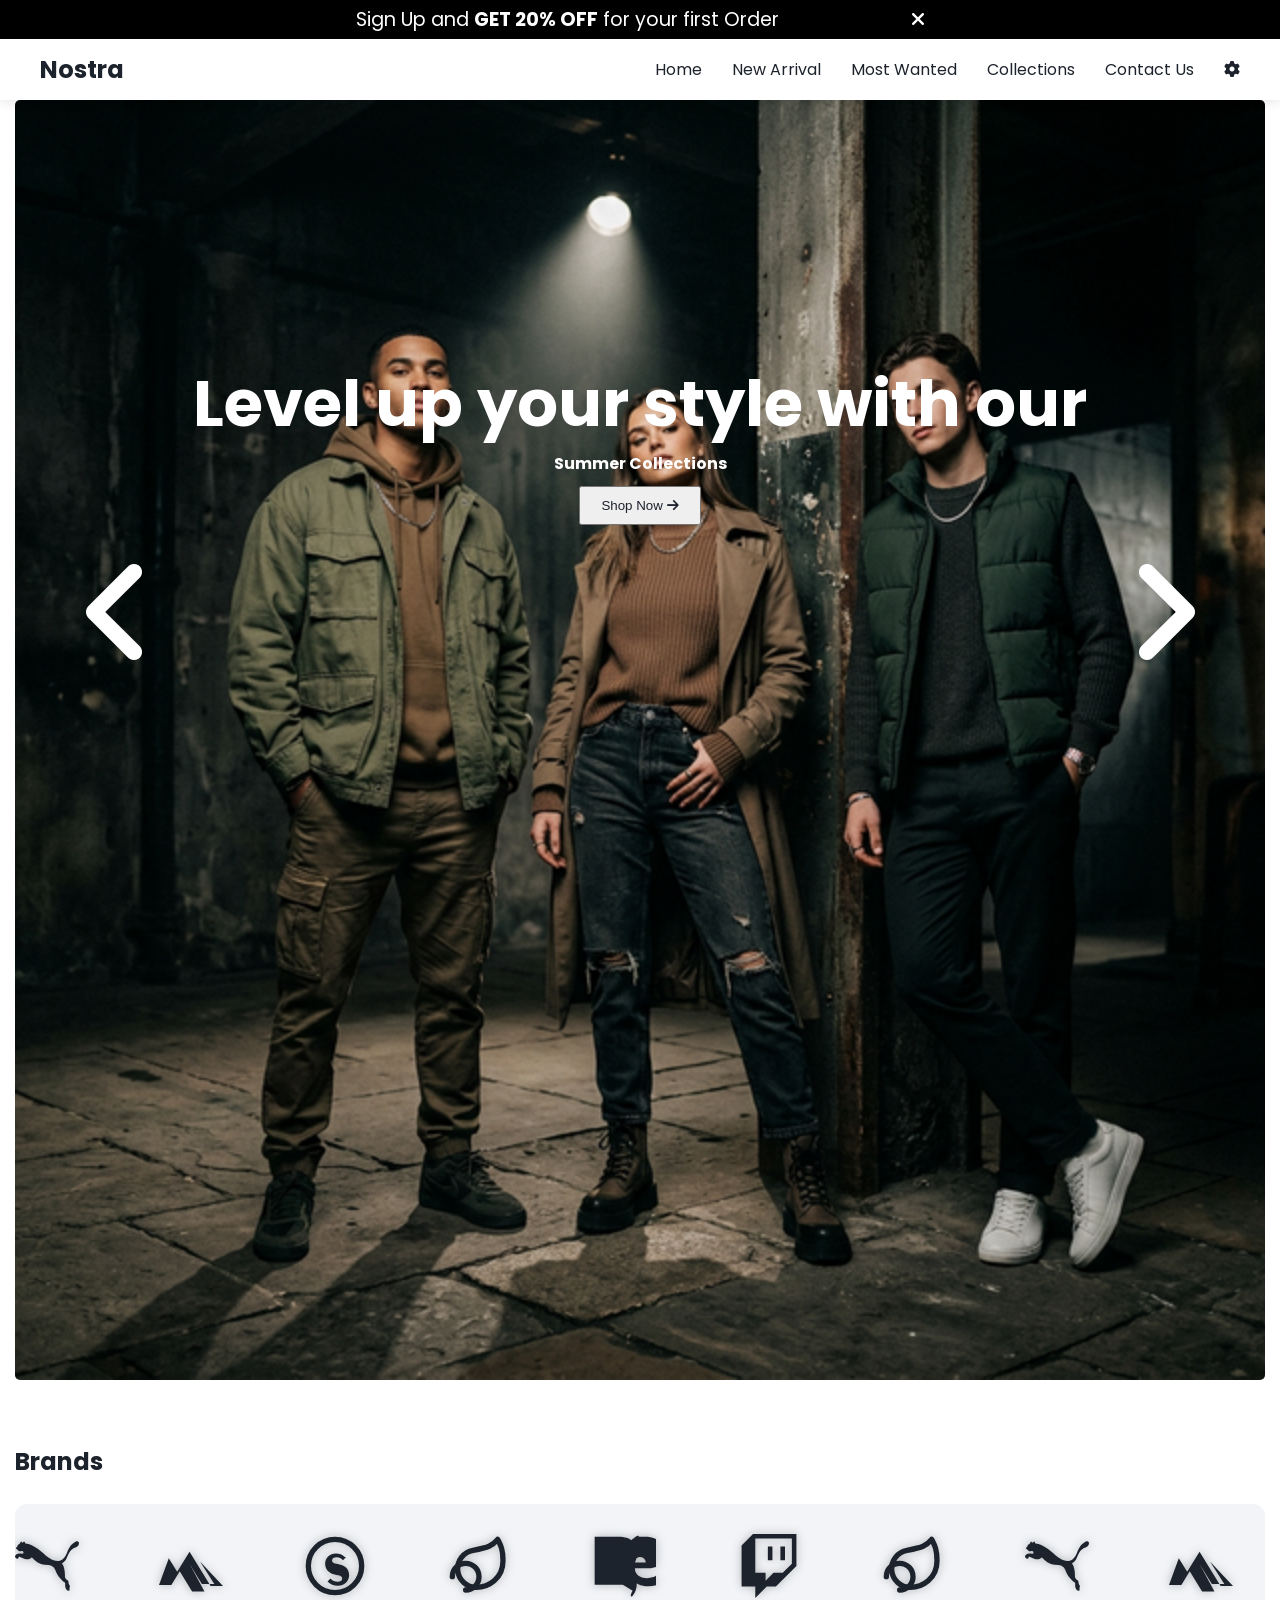
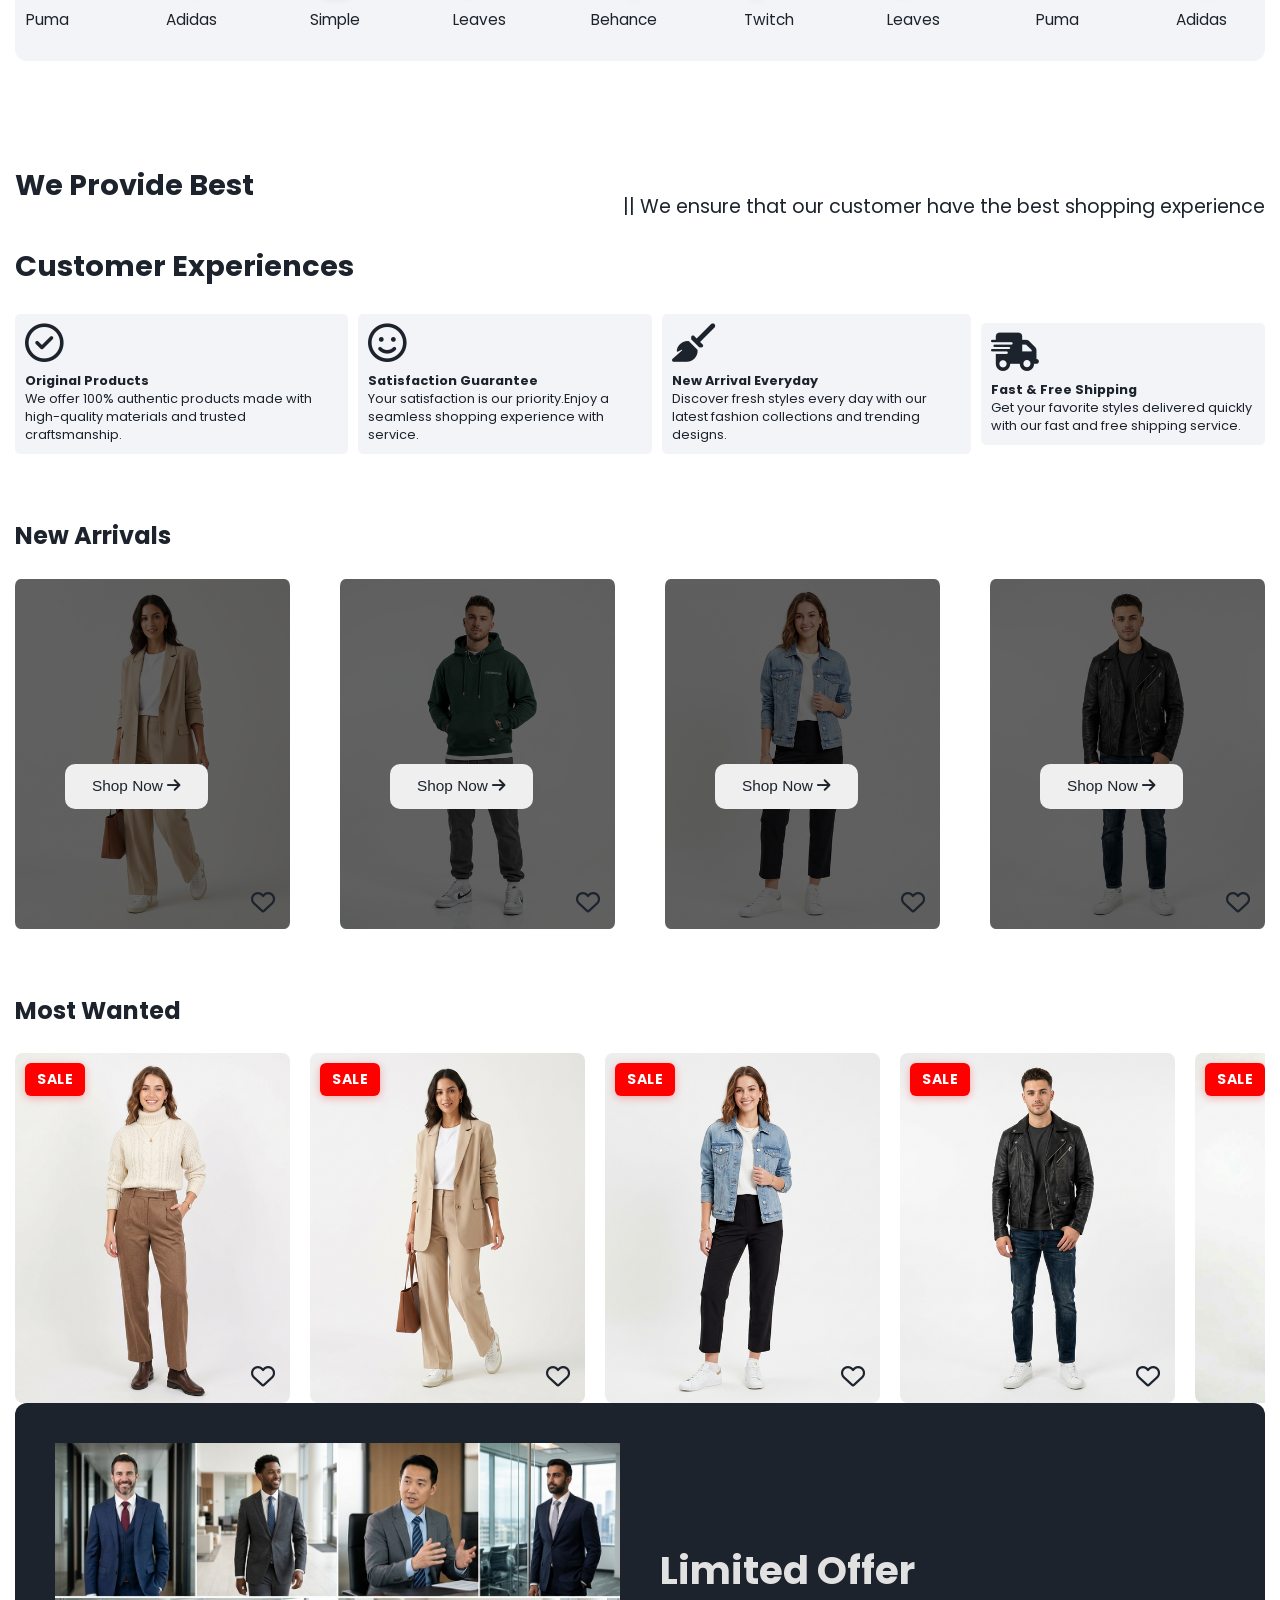
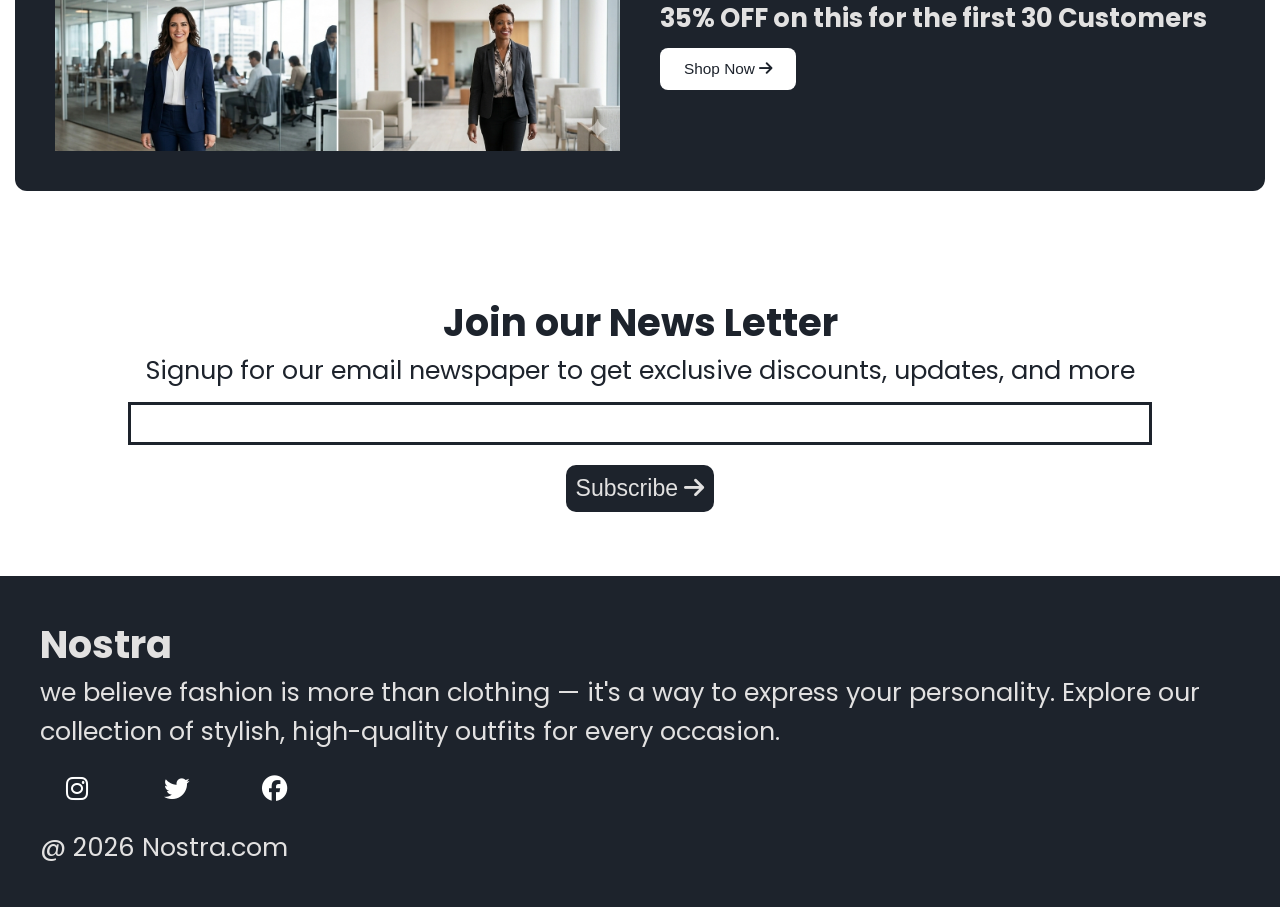
==== commit a16098ca: "Enhanced mobile responsiveness, styled Sale badge, and implemented interactive like-toggle heart ico" ====
--- a/index.html
+++ b/index.html
@@ -226,28 +226,28 @@
                     <img src="img/products/f1.png" alt="">
                     <div class="overlay"></div>
                     <button> Shop Now <i class="fa-solid fa-arrow-right"></i> </button>
-
+                    <i class="fa-regular fa-heart like-button"></i>
                 </div>
 
                 <div class="new-arrival-container">
                     <img src="img/products/f7.png" alt="">
                     <div class="overlay"></div>
                     <button> Shop Now <i class="fa-solid fa-arrow-right"></i> </button>
-
+                    <i class="fa-regular fa-heart like-button"></i>
                 </div>
 
                 <div class="new-arrival-container">
                     <img src="img/products/n1.png" alt="">
                     <div class="overlay"></div>
                     <button> Shop Now <i class="fa-solid fa-arrow-right"></i> </button>
-
+                    <i class="fa-regular fa-heart like-button"></i>
                 </div>
 
                 <div class="new-arrival-container">
                     <img src="img/products/n7.png" alt="">
                     <div class="overlay"></div>
                     <button> Shop Now <i class="fa-solid fa-arrow-right"></i> </button>
-
+                    <i class="fa-regular fa-heart like-button"></i>
                 </div>
             </div>
         </div>
@@ -260,68 +260,56 @@
                 <div class="most-wanted-container">
                     <img src="img/products/n8.png" alt="">
                     <p class="sale-overlay">sale</p>
-                    <img class="like-button" src="img/icons/blackheart.png" alt="">
-
+                    <i class="fa-regular fa-heart like-button"></i>
                 </div>
 
                 <div class="most-wanted-container">
                     <img src="img/products/f1.png" alt="">
 
                     <p class="sale-overlay">sale</p>
-                    <img class="like-button" src="img/icons/blackheart.png" alt="">
+                    <i class="fa-regular fa-heart like-button"></i>
                 </div>
 
                 <div class="most-wanted-container">
                     <img src="img/products/n1.png" alt="">
                     <p class="sale-overlay">sale</p>
-                    <img class="like-button" src="img/icons/blackheart.png" alt="">
-
-
+                    <i class="fa-regular fa-heart like-button"></i>
                 </div>
 
                 <div class="most-wanted-container">
                     <img src="img/products/n7.png" alt="">
                     <p class="sale-overlay">sale</p>
-                    <img class="like-button" src="img/icons/blackheart.png" alt="">
-
-
+                    <i class="fa-regular fa-heart like-button"></i>
                 </div>
 
                 <div class="most-wanted-container">
                     <img src="img/products/n3.png" alt="">
                     <p class="sale-overlay">sale</p>
-                    <img class="like-button" src="img/icons/blackheart.png" alt="">
-
+                    <i class="fa-regular fa-heart like-button"></i>
                 </div>
 
                 <div class="most-wanted-container">
                     <img src="img/products/f7.png" alt="">
 
                     <p class="sale-overlay">sale</p>
-                    <img class="like-button" src="img/icons/blackheart.png" alt="">
+                    <i class="fa-regular fa-heart like-button"></i>
                 </div>
 
                 <div class="most-wanted-container">
                     <img src="img/products/n4.png" alt="">
                     <p class="sale-overlay">sale</p>
-                    <img class="like-button" src="img/icons/blackheart.png" alt="">
-
-
+                    <i class="fa-regular fa-heart like-button"></i>
                 </div>
 
                 <div class="most-wanted-container">
                     <img src="img/products/n9.png" alt="">
                     <p class="sale-overlay">sale</p>
-                    <img class="like-button" src="img/icons/blackheart.png" alt="">
-
-
+                    <i class="fa-regular fa-heart like-button"></i>
                 </div>
                 <div class="most-wanted-container">
                     <img src="img/products/f8.png" alt="">
                     <p class="sale-overlay">sale</p>
-                    <img class="like-button" src="img/icons/blackheart.png" alt="">
-
-
+                    <i class="fa-regular fa-heart like-button"></i>
                 </div>
             </div>
         </div>
--- a/style.css
+++ b/style.css
@@ -159,6 +159,19 @@
     .navbar-links {
         display: none;
     }
+
+    .offer-bar {
+        font-size: 14px;
+        padding: 8px;
+    }
+
+    .navbar h1 {
+        font-size: 24px;
+    }
+
+    .navbar-menu-toggle {
+        font-size: 20px;
+    }
 }
 
 /* Side Navbar */
@@ -265,6 +278,29 @@
     padding-bottom: 10px;
     margin-top: 10px;
     color: #1D232C;
+}
+
+@media (max-width: 768px) {
+    .slider-content {
+        top: 15%;
+    }
+    
+    .slider-content h1 {
+        font-size: 28px;
+    }
+
+    .slider-content h4 {
+        font-size: 16px;
+    }
+
+    .slider-content button {
+        padding: 8px 16px;
+        font-size: 14px;
+    }
+
+    .slider-left-button i, .slider-right-button i {
+        font-size: 30px;
+    }
 }
 
 /* Brands*/
@@ -424,8 +460,12 @@
     top: 50%;
     left: 18%;
     z-index: 2;
-
-
+}
+
+@media (max-width: 768px) {
+    .new-arrival-container h2 {
+        font-size: 20px;
+    }
 }
 
 .most-wanted {
@@ -485,21 +525,46 @@
 
 .sale-overlay {
     position: absolute;
-    top: 3px;
-    left: 3px;
-    font-size: 2vw;
-    background-color: red;
+    top: 10px;
+    left: 10px;
+    font-size: 14px;
+    font-weight: 700;
+    background-color: #ff0000;
     color: white;
-    padding-left: 10px;
-    padding-right: 10px;
-    border-radius: 10%;
+    padding: 6px 12px;
+    border-radius: 6px;
+    text-transform: uppercase;
+    z-index: 5;
+    letter-spacing: 0.5px;
+    box-shadow: 0 2px 8px rgba(255, 0, 0, 0.3);
 }
 
 .like-button {
     position: absolute;
-    width: 15%;
-    bottom: 12%;
-    right: 5%;
+    bottom: 15px;
+    right: 15px;
+    z-index: 5;
+    cursor: pointer;
+    transition: transform 0.3s ease, color 0.3s ease;
+    font-size: 24px;
+    color: var(--text-color);
+}
+
+.like-button:hover {
+    transform: scale(1.1);
+    color: #ff4757;
+}
+
+.like-button.liked {
+    color: #ff0000 !important; /* Force red color when liked */
+}
+
+[data-theme="dark"] .like-button {
+    color: #ffffff;
+}
+
+[data-theme="dark"] .like-button.liked {
+    color: #ff4757 !important;
 }
 
 .limited-offer {
@@ -700,6 +765,7 @@
 .product-card {
     width: 22%;
     margin-bottom: 30px;
+    position: relative;
 }
 
 .product-card img {
@@ -862,6 +928,80 @@
     .search-container {
         margin-top: 15px !important;
     }
+
+    .servives-container-1 {
+        flex-direction: row;
+        justify-content: space-between;
+        align-items: center;
+        font-size: 12px;
+        gap: 20px;
+        margin-top: 30px;
+    }
+
+    .servives-container-1 h2 {
+        font-size: 18px;
+    }
+
+    .servives-container-2 {
+        flex-direction: row;
+        overflow-x: auto;
+        gap: 15px;
+        font-size: 10px; /* Smaller font for horizontal mobile view */
+        -ms-overflow-style: none;
+        scrollbar-width: none;
+        justify-content: flex-start;
+        padding-bottom: 10px;
+    }
+
+    .servives-container-2::-webkit-scrollbar {
+        display: none;
+    }
+
+    .servives-container-2 div {
+        flex: 0 0 250px; /* Fixed width for horizontal scrolling cards */
+        padding: 15px;
+    }
+
+    .servives-container-2 i {
+        font-size: 32px !important;
+    }
+
+    .news {
+        font-size: 18px;
+    }
+
+    .news input {
+        width: 90vw;
+    }
+
+    .news button {
+        font-size: 16px;
+        padding: 8px 16px;
+    }
+
+    .footer {
+        font-size: 16px;
+        text-align: center;
+    }
+
+    .footer-container {
+        justify-content: center;
+    }
+
+    .icon {
+        margin: 10px;
+    }
+
+    .sale-overlay {
+        font-size: 10px;
+        padding: 3px 6px;
+        top: 5px;
+        left: 5px;
+    }
+
+    .most-wanted-container p {
+        font-size: 14px;
+    }
 }
 
 .contact-form textarea {
